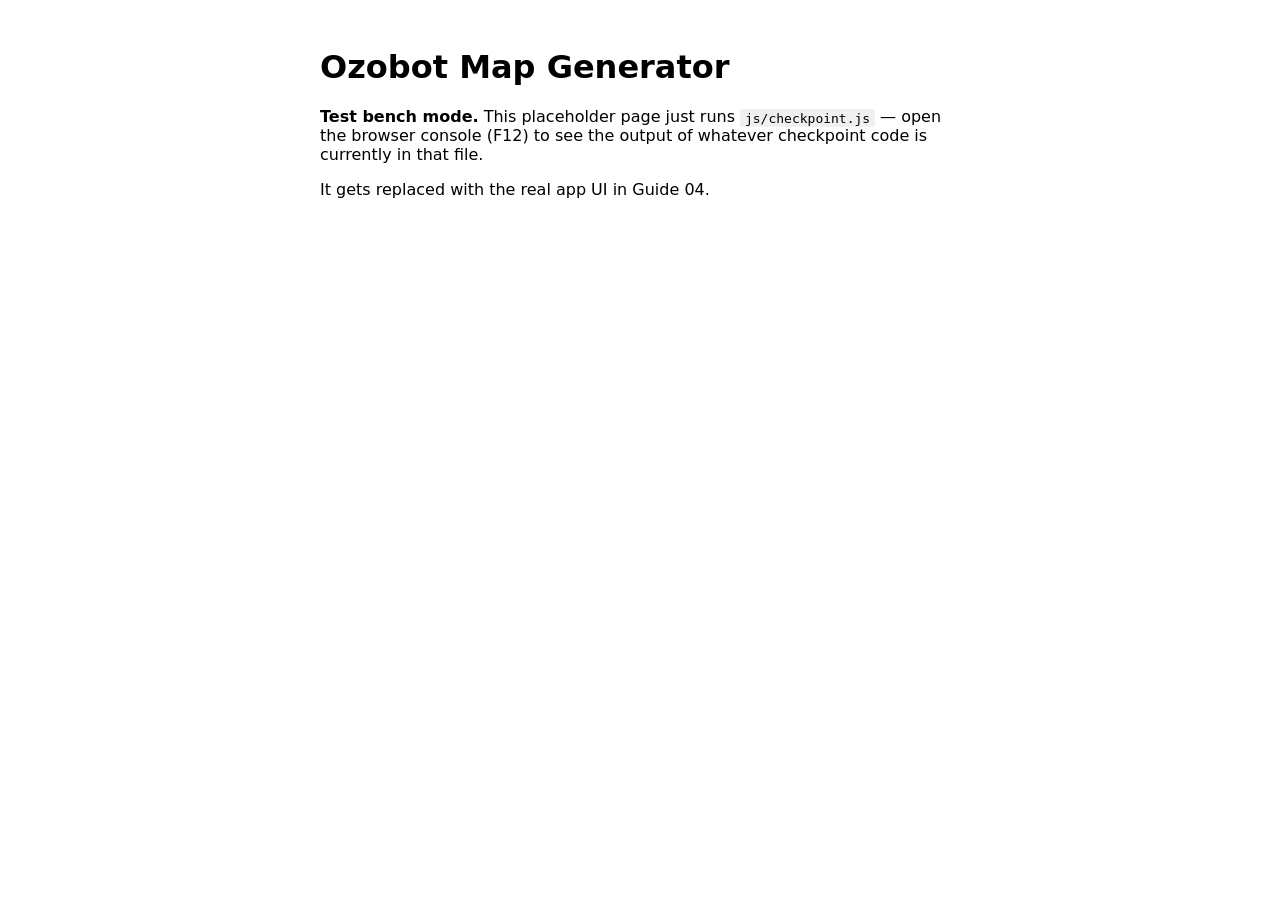
==== src/index.html @ 98fef6b4 "Milestone 02" ====
<!DOCTYPE html>
<html lang="en">
<head>
	<meta charset="UTF-8">
	<meta name="viewport" content="width=device-width, initial-scale=1.0">
	<title>Ozobot Map Generator — Test Bench</title>
	<style>
		body { font-family: system-ui, sans-serif; max-width: 40rem; margin: 3rem auto; padding: 0 1rem; }
		code { background: #f0f0f0; padding: 0.1rem 0.3rem; border-radius: 3px; }
	</style>
</head>
<body>
	<h1>Ozobot Map Generator</h1>
	<p><strong>Test bench mode.</strong> This placeholder page just runs
		<code>js/checkpoint.js</code> — open the browser console (F12) to see the
		output of whatever checkpoint code is currently in that file.</p>
	<p>It gets replaced with the real app UI in Guide 04.</p>

	<script type="module" src="js/checkpoint.js"></script>
</body>
</html>
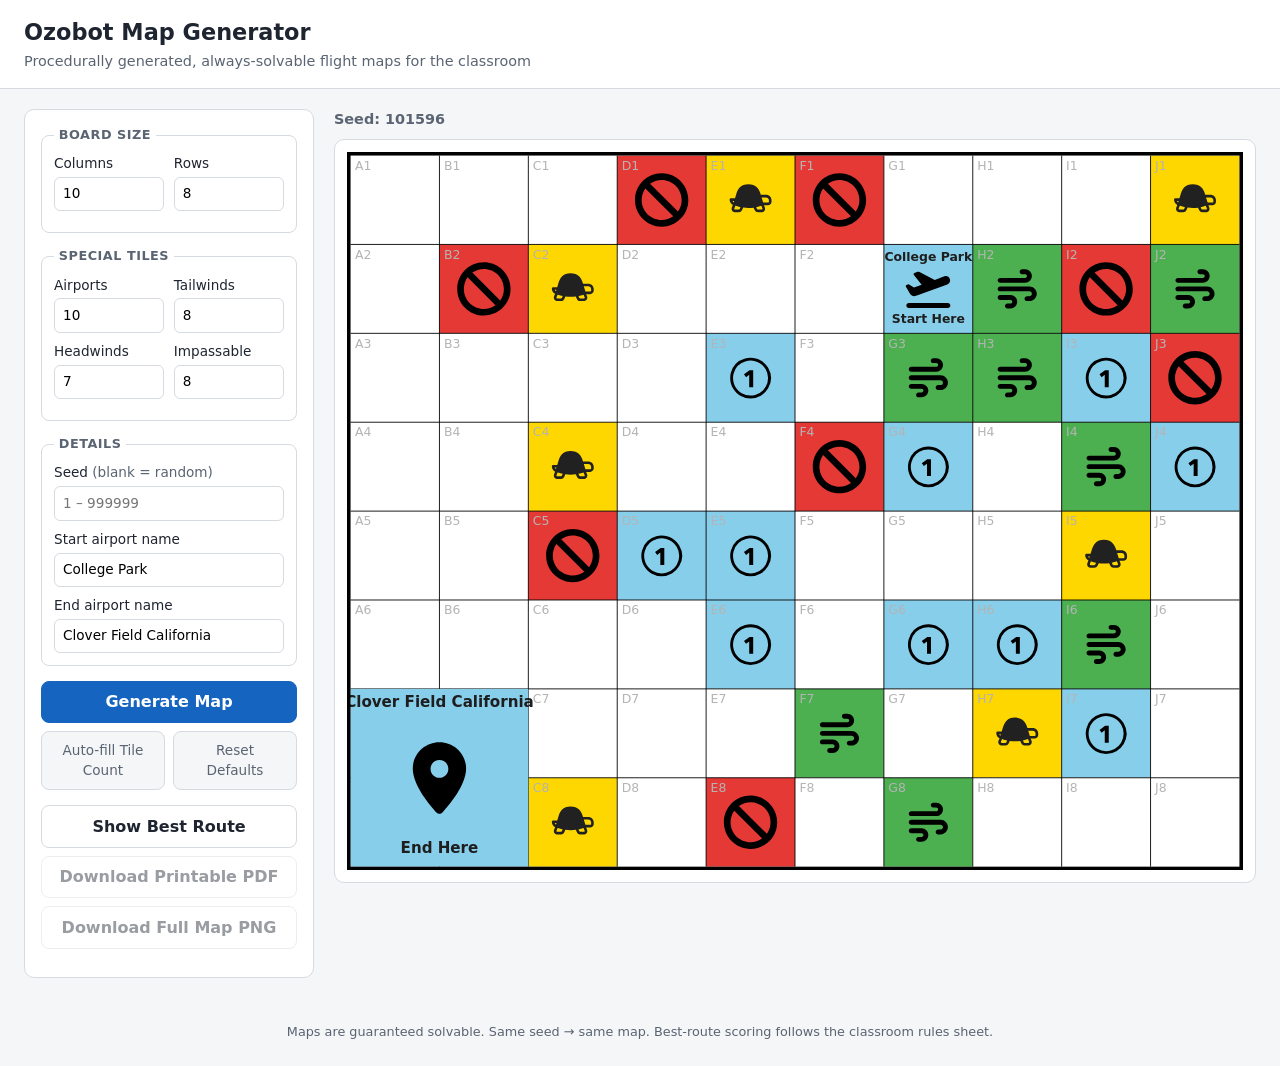
==== commit cc104c76: "Milestone 04" ====
--- a/src/index.html
+++ b/src/index.html
@@ -3,19 +3,107 @@
 <head>
 	<meta charset="UTF-8">
 	<meta name="viewport" content="width=device-width, initial-scale=1.0">
-	<title>Ozobot Map Generator — Test Bench</title>
-	<style>
-		body { font-family: system-ui, sans-serif; max-width: 40rem; margin: 3rem auto; padding: 0 1rem; }
-		code { background: #f0f0f0; padding: 0.1rem 0.3rem; border-radius: 3px; }
-	</style>
+	<title>Ozobot Map Generator</title>
+	<link rel="stylesheet" href="style.css">
 </head>
 <body>
-	<h1>Ozobot Map Generator</h1>
-	<p><strong>Test bench mode.</strong> This placeholder page just runs
-		<code>js/checkpoint.js</code> — open the browser console (F12) to see the
-		output of whatever checkpoint code is currently in that file.</p>
-	<p>It gets replaced with the real app UI in Guide 04.</p>
+	<header class="app-header">
+		<h1>Ozobot Map Generator</h1>
+		<p class="tagline">Procedurally generated, always-solvable flight maps for the classroom</p>
+	</header>
 
-	<script type="module" src="js/checkpoint.js"></script>
+	<div class="app-layout">
+
+		<!-- ============ Controls sidebar ============ -->
+		<aside class="sidebar">
+			<form id="controls">
+				<fieldset>
+					<legend>Board size</legend>
+					<div class="field-row">
+						<label for="width">Columns
+							<input type="number" id="width" min="5" max="26" value="10">
+						</label>
+						<label for="height">Rows
+							<input type="number" id="height" min="4" max="20" value="8">
+						</label>
+					</div>
+				</fieldset>
+
+				<fieldset>
+					<legend>Special tiles</legend>
+					<div class="field-row">
+						<label for="airports">Airports
+							<input type="number" id="airports" min="1" value="10">
+						</label>
+						<label for="tailwinds">Tailwinds
+							<input type="number" id="tailwinds" min="0" value="8">
+						</label>
+					</div>
+					<div class="field-row">
+						<label for="headwinds">Headwinds
+							<input type="number" id="headwinds" min="0" value="7">
+						</label>
+						<label for="impassables">Impassable
+							<input type="number" id="impassables" min="0" value="8">
+						</label>
+					</div>
+				</fieldset>
+
+				<fieldset>
+					<legend>Details</legend>
+					<label for="seed">Seed <span class="hint">(blank = random)</span>
+						<input type="number" id="seed" min="1" max="999999" placeholder="1 – 999999">
+					</label>
+					<label for="start-name">Start airport name
+						<input type="text" id="start-name" value="College Park" maxlength="30">
+					</label>
+					<label for="end-name">End airport name
+						<input type="text" id="end-name" value="Clover Field California" maxlength="30">
+					</label>
+				</fieldset>
+
+				<button type="submit" class="btn btn-primary">Generate Map</button>
+
+				<div class="btn-row">
+					<button type="button" id="btn-autofill" class="btn btn-subtle"
+						title="Scale the tile counts to the current board size">Auto-fill Tile Count</button>
+					<button type="reset" class="btn btn-subtle"
+						title="Restore every field to its default">Reset Defaults</button>
+				</div>
+			</form>
+
+			<div class="actions">
+				<!-- State (enabled/label) is managed by main.js -->
+				<button type="button" id="btn-route" class="btn">Show Best Route</button>
+				<!-- Enabled in Guide 06 -->
+				<button type="button" id="btn-pdf" class="btn" disabled
+					title="Coming in Guide 06">Download Printable PDF</button>
+				<button type="button" id="btn-png" class="btn" disabled
+					title="Coming in Guide 06">Download Full Map PNG</button>
+			</div>
+
+			<div id="error-box" hidden></div>
+			<ul id="warnings"></ul>
+		</aside>
+
+		<!-- ============ Map display ============ -->
+		<main class="map-area">
+			<div class="map-meta">
+				<span id="seed-display"></span>
+				<span id="route-info"></span>
+			</div>
+			<div id="map-container">
+				<p class="placeholder-text">Click <strong>Generate Map</strong> to create your first board.</p>
+			</div>
+		</main>
+
+	</div>
+
+	<footer class="app-footer">
+		<p>Maps are guaranteed solvable. Same seed &rarr; same map.
+			Best-route scoring follows the classroom rules sheet.</p>
+	</footer>
+
+	<script type="module" src="js/main.js"></script>
 </body>
 </html>
--- a/src/style.css
+++ b/src/style.css
@@ -0,0 +1,251 @@
+/* ============ Ozobot Map Generator — app styles ============ */
+
+:root {
+	--accent: #1565c0;
+	--accent-dark: #0d47a1;
+	--bg: #f4f6f8;
+	--panel: #ffffff;
+	--border: #d5dbe1;
+	--text: #1e2530;
+	--text-soft: #5a6472;
+	--error-bg: #fdecea;
+	--error-border: #e53935;
+	--warn-bg: #fff8e1;
+	--warn-border: #f9a825;
+}
+
+* { box-sizing: border-box; }
+
+body {
+	margin: 0;
+	font-family: system-ui, -apple-system, "Segoe UI", sans-serif;
+	background: var(--bg);
+	color: var(--text);
+	line-height: 1.45;
+}
+
+/* ---------- Header / footer ---------- */
+
+.app-header {
+	background: var(--panel);
+	border-bottom: 1px solid var(--border);
+	padding: 1rem 1.5rem;
+}
+
+.app-header h1 { margin: 0; font-size: 1.4rem; }
+
+.tagline { margin: 0.15rem 0 0; color: var(--text-soft); font-size: 0.9rem; }
+
+.app-footer {
+	padding: 0.75rem 1.5rem;
+	color: var(--text-soft);
+	font-size: 0.8rem;
+	text-align: center;
+}
+
+/* ---------- Layout ---------- */
+
+.app-layout {
+	display: flex;
+	gap: 1.25rem;
+	padding: 1.25rem 1.5rem;
+	align-items: flex-start;
+	max-width: 1400px;
+	margin: 0 auto;
+}
+
+.sidebar {
+	flex: 0 0 290px;
+	background: var(--panel);
+	border: 1px solid var(--border);
+	border-radius: 10px;
+	padding: 1rem;
+}
+
+.map-area { flex: 1 1 auto; min-width: 0; }
+
+/* Stack vertically on narrow screens */
+@media (max-width: 800px) {
+	.app-layout { flex-direction: column; }
+	.sidebar { flex: 1 1 auto; width: 100%; }
+}
+
+/* ---------- Form ---------- */
+
+fieldset {
+	border: 1px solid var(--border);
+	border-radius: 8px;
+	margin: 0 0 0.9rem;
+	padding: 0.6rem 0.75rem 0.75rem;
+}
+
+legend {
+	font-size: 0.8rem;
+	font-weight: 600;
+	color: var(--text-soft);
+	text-transform: uppercase;
+	letter-spacing: 0.04em;
+	padding: 0 0.3rem;
+}
+
+label {
+	display: block;
+	font-size: 0.85rem;
+	font-weight: 500;
+	margin-bottom: 0.55rem;
+}
+
+label:last-child { margin-bottom: 0; }
+
+.hint { font-weight: 400; color: var(--text-soft); }
+
+input[type="number"],
+input[type="text"] {
+	display: block;
+	width: 100%;
+	margin-top: 0.2rem;
+	padding: 0.4rem 0.5rem;
+	font: inherit;
+	border: 1px solid var(--border);
+	border-radius: 6px;
+	background: #fff;
+}
+
+input:focus {
+	outline: 2px solid var(--accent);
+	outline-offset: 1px;
+	border-color: var(--accent);
+}
+
+.field-row {
+	display: flex;
+	gap: 0.6rem;
+}
+
+.field-row label { flex: 1 1 0; }
+
+/* ---------- Buttons ---------- */
+
+.btn {
+	display: block;
+	width: 100%;
+	padding: 0.55rem 0.75rem;
+	margin-bottom: 0.5rem;
+	font: inherit;
+	font-weight: 600;
+	color: var(--text);
+	background: var(--panel);
+	border: 1px solid var(--border);
+	border-radius: 8px;
+	cursor: pointer;
+}
+
+.btn:hover:not(:disabled) { border-color: var(--accent); color: var(--accent-dark); }
+
+.btn:disabled { opacity: 0.45; cursor: not-allowed; }
+
+.btn-primary {
+	background: var(--accent);
+	border-color: var(--accent);
+	color: #fff;
+}
+
+.btn-primary:hover:not(:disabled) {
+	background: var(--accent-dark);
+	color: #fff;
+}
+
+/* Two secondary buttons side by side under Generate */
+.btn-row {
+	display: flex;
+	gap: 0.5rem;
+	margin-top: 0.5rem;
+}
+
+.btn-row .btn { margin-bottom: 0; }
+
+.btn-subtle {
+	font-weight: 500;
+	font-size: 0.85rem;
+	color: var(--text-soft);
+	background: var(--bg);
+}
+
+.actions { margin-top: 0.9rem; }
+
+/* Small inline spinner shown while the solver worker is running */
+.spinner {
+	display: inline-block;
+	width: 0.8em;
+	height: 0.8em;
+	margin-right: 0.35em;
+	vertical-align: -0.1em;
+	border: 2px solid var(--border);
+	border-top-color: var(--accent);
+	border-radius: 50%;
+	animation: spin 0.7s linear infinite;
+}
+
+@keyframes spin {
+	to { transform: rotate(360deg); }
+}
+
+/* ---------- Feedback: errors & warnings ---------- */
+
+#error-box {
+	margin-top: 0.75rem;
+	padding: 0.6rem 0.75rem;
+	background: var(--error-bg);
+	border: 1px solid var(--error-border);
+	border-radius: 8px;
+	font-size: 0.85rem;
+}
+
+#warnings {
+	list-style: none;
+	margin: 0.75rem 0 0;
+	padding: 0;
+}
+
+#warnings li {
+	margin-bottom: 0.4rem;
+	padding: 0.5rem 0.7rem;
+	background: var(--warn-bg);
+	border: 1px solid var(--warn-border);
+	border-radius: 8px;
+	font-size: 0.82rem;
+}
+
+/* ---------- Map area ---------- */
+
+.map-meta {
+	display: flex;
+	justify-content: space-between;
+	gap: 1rem;
+	min-height: 1.4rem;
+	margin-bottom: 0.5rem;
+	font-size: 0.9rem;
+	color: var(--text-soft);
+}
+
+#seed-display { font-weight: 600; }
+
+#map-container {
+	background: var(--panel);
+	border: 1px solid var(--border);
+	border-radius: 10px;
+	padding: 0.75rem;
+}
+
+/* The generated SVG scales to fit its container */
+#map-container svg {
+	display: block;
+	width: 100%;
+	height: auto;
+}
+
+.placeholder-text {
+	text-align: center;
+	color: var(--text-soft);
+	padding: 3rem 1rem;
+}
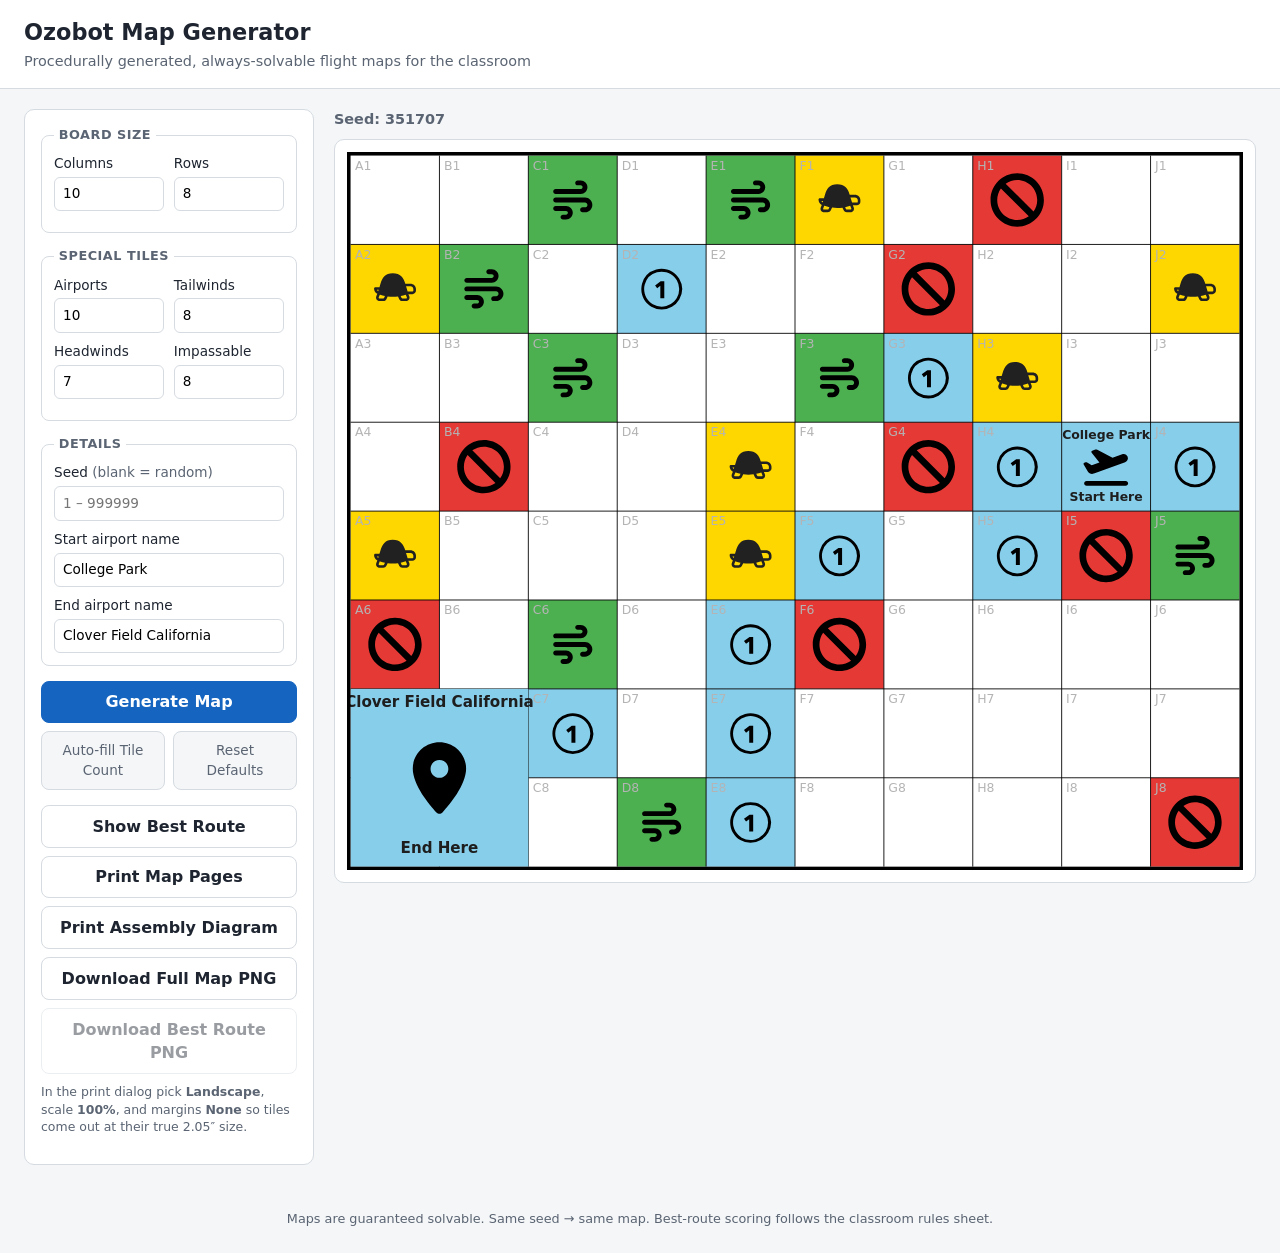
==== commit 2f4d02ad: "Milestone 06" ====
--- a/src/index.html
+++ b/src/index.html
@@ -75,11 +75,14 @@
 			<div class="actions">
 				<!-- State (enabled/label) is managed by main.js -->
 				<button type="button" id="btn-route" class="btn">Show Best Route</button>
-				<!-- Enabled in Guide 06 -->
-				<button type="button" id="btn-pdf" class="btn" disabled
-					title="Coming in Guide 06">Download Printable PDF</button>
-				<button type="button" id="btn-png" class="btn" disabled
-					title="Coming in Guide 06">Download Full Map PNG</button>
+				<button type="button" id="btn-print" class="btn">Print Map Pages</button>
+				<button type="button" id="btn-assembly" class="btn">Print Assembly Diagram</button>
+				<button type="button" id="btn-png" class="btn">Download Full Map PNG</button>
+				<button type="button" id="btn-route-png" class="btn" disabled
+					title="Show the best route first">Download Best Route PNG</button>
+				<p class="print-hint">In the print dialog pick <strong>Landscape</strong>,
+					scale <strong>100%</strong>, and margins <strong>None</strong> so tiles
+					come out at their true 2.05&Prime; size.</p>
 			</div>
 
 			<div id="error-box" hidden></div>
@@ -99,6 +102,10 @@
 
 	</div>
 
+	<!-- Filled by main.js with one <section class="print-page"> per printable
+	     page. Hidden on screen; the only thing visible when printing. -->
+	<div id="print-root"></div>
+
 	<footer class="app-footer">
 		<p>Maps are guaranteed solvable. Same seed &rarr; same map.
 			Best-route scoring follows the classroom rules sheet.</p>
--- a/src/style.css
+++ b/src/style.css
@@ -249,3 +249,51 @@
 	color: var(--text-soft);
 	padding: 3rem 1rem;
 }
+
+.print-hint {
+	margin: 0.6rem 0 0;
+	font-size: 0.78rem;
+	line-height: 1.4;
+	color: var(--text-soft);
+}
+
+/* ---------- Printable output ---------- */
+
+/* The print pages exist in the DOM but are invisible on screen. */
+#print-root { display: none; }
+
+/* Letter landscape with no browser-added margins: the page SVGs are
+   exactly 11in x 8.5in, so tiles land at their true physical size. */
+@page {
+	size: letter landscape;
+	margin: 0;
+}
+
+@media print {
+	/* Hide the whole app; show only the printable pages. */
+	.app-header,
+	.app-layout,
+	.app-footer { display: none !important; }
+
+	#print-root { display: block; }
+
+	.print-page {
+		width: 11in;
+		height: 8.5in;
+		overflow: hidden;          /* clip anything past the page edge */
+		break-after: page;
+		page-break-after: always;  /* older browsers */
+	}
+
+	/* No trailing blank page after the last sheet. */
+	.print-page:last-child {
+		break-after: auto;
+		page-break-after: auto;
+	}
+
+	.print-page svg {
+		display: block;
+		width: 11in;
+		height: 8.5in;
+	}
+}
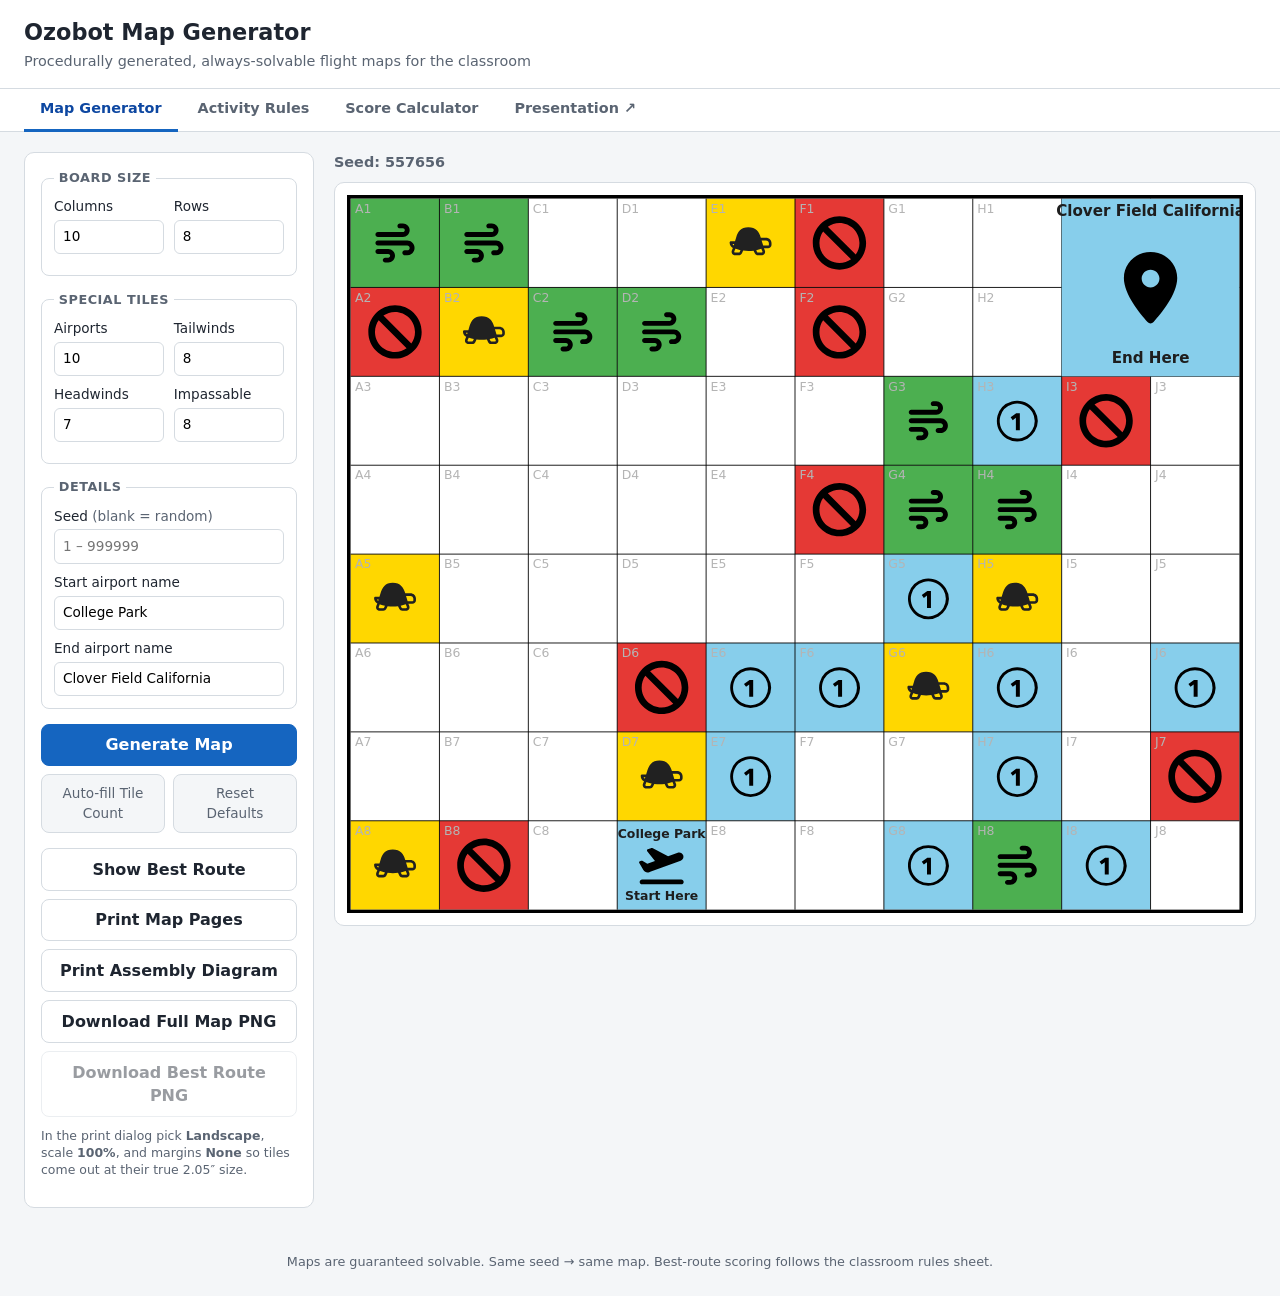
==== commit 0450dbc5: "Tabs for handouts and presentation" ====
--- a/src/index.html
+++ b/src/index.html
@@ -11,6 +11,16 @@
 		<h1>Ozobot Map Generator</h1>
 		<p class="tagline">Procedurally generated, always-solvable flight maps for the classroom</p>
 	</header>
+
+	<!-- Shared tab bar. Copy verbatim into every page; set aria-current="page"
+	     on the tab for THIS page (here: Map Generator). -->
+	<nav class="tab-bar" aria-label="Site sections">
+		<a href="index.html" class="tab" aria-current="page">Map Generator</a>
+		<a href="rules.html" class="tab">Activity Rules</a>
+		<a href="score.html" class="tab">Score Calculator</a>
+		<a href="https://canva.link/ln92ehll5jigmfg" class="tab tab-external"
+			target="_blank" rel="noopener">Presentation &#8599;</a>
+	</nav>
 
 	<div class="app-layout">
 
--- a/src/style.css
+++ b/src/style.css
@@ -36,6 +36,222 @@
 
 .tagline { margin: 0.15rem 0 0; color: var(--text-soft); font-size: 0.9rem; }
 
+/* ---------- Tab bar (shared across pages) ---------- */
+
+.tab-bar {
+	display: flex;
+	flex-wrap: wrap;
+	gap: 0.25rem;
+	padding: 0 1.5rem;
+	background: var(--panel);
+	border-bottom: 1px solid var(--border);
+}
+
+.tab {
+	padding: 0.6rem 1rem;
+	font-size: 0.9rem;
+	font-weight: 600;
+	color: var(--text-soft);
+	text-decoration: none;
+	border-bottom: 3px solid transparent;  /* reserve space so nothing shifts */
+	margin-bottom: -1px;                    /* overlap the bar's own border */
+}
+
+.tab:hover { color: var(--accent-dark); }
+
+/* The tab for the current page. aria-current="page" is set in the HTML,
+   so the styling and the accessibility state can never disagree. */
+.tab[aria-current="page"] {
+	color: var(--accent-dark);
+	border-bottom-color: var(--accent);
+}
+
+.tab-external { color: var(--text-soft); }
+
+/* ---------- Simple content page (rules / score tabs) ---------- */
+
+.page {
+	max-width: 900px;
+	margin: 1.5rem auto;
+	padding: 0 1.5rem;
+}
+
+/* ---------- Activity Rules tab ---------- */
+
+.rules-actions {
+	display: flex;
+	justify-content: flex-end;
+	margin-bottom: 1rem;
+}
+
+/* The download button should hug its text, not stretch full width. */
+.rules-actions .btn { width: auto; }
+
+.rules-title {
+	text-align: center;
+	margin: 0 0 1.25rem;
+	font-size: 1.6rem;
+}
+
+.tile-cards {
+	list-style: none;
+	margin: 0;
+	padding: 0;
+	display: grid;
+	gap: 1rem;
+}
+
+.tile-card {
+	display: flex;
+	gap: 1.1rem;
+	align-items: flex-start;
+	background: var(--panel);
+	border: 1px solid var(--border);
+	border-radius: 12px;
+	padding: 1.1rem 1.25rem;
+}
+
+.tile-badge {
+	flex: 0 0 auto;
+	width: 92px;
+	height: 92px;
+	border-radius: 50%;
+	background: #fff;
+	border: 6px solid var(--border);
+	display: flex;
+	align-items: center;
+	justify-content: center;
+}
+
+.tile-badge img {
+	width: 52px;
+	height: 52px;
+}
+
+/* Per-tile ring colors, matching the map palette. */
+.tile-badge-airport { border-color: #1976d2; }
+.tile-badge-tailwind { border-color: #43a047; }
+.tile-badge-headwind { border-color: #f9a825; }
+.tile-badge-impassable { border-color: #e53935; }
+
+.tile-body h3 {
+	margin: 0.1rem 0 0.6rem;
+	font-size: 1.15rem;
+}
+
+/* The one-line summary after each tile name, in softer weight. */
+.tile-summary {
+	display: block;
+	font-size: 0.9rem;
+	font-weight: 400;
+	color: var(--text-soft);
+	margin-top: 0.1rem;
+}
+
+.tile-body p {
+	margin: 0 0 0.5rem;
+	font-size: 0.9rem;
+}
+
+.tile-body p:last-child { margin-bottom: 0; }
+
+.rules-footnote {
+	margin: 1.25rem 0 0;
+	padding: 0.85rem 1rem;
+	background: var(--panel);
+	border: 1px solid var(--border);
+	border-radius: 10px;
+	font-size: 0.82rem;
+	color: var(--text-soft);
+}
+
+/* Stack the badge above the text on narrow screens. */
+@media (max-width: 560px) {
+	.tile-card { flex-direction: column; align-items: center; text-align: center; }
+	.tile-summary { text-align: center; }
+}
+
+/* ---------- Score Calculator tab ---------- */
+
+.score-actions {
+	display: flex;
+	justify-content: flex-end;
+	margin-bottom: 1rem;
+}
+
+.score-actions .btn { width: auto; }
+
+.score-panel {
+	background: #e8f4fb;               /* soft sky blue, echoing the handout */
+	border: 1px solid #bfe0f0;
+	border-radius: 12px;
+	padding: 1.1rem 1.25rem;
+	margin-bottom: 1rem;
+}
+
+.score-panel h2 {
+	margin: 0 0 0.9rem;
+	text-align: center;
+	font-size: 1.25rem;
+}
+
+.score-inputs {
+	display: grid;
+	grid-template-columns: repeat(4, 1fr);
+	gap: 0.75rem;
+}
+
+.score-inputs label {
+	font-size: 0.85rem;
+	font-weight: 600;
+	text-align: center;
+}
+
+.score-inputs input {
+	margin-top: 0.3rem;
+	text-align: center;
+	font-size: 1.1rem;
+}
+
+.score-note {
+	margin: 0.9rem 0 0;
+	font-size: 0.78rem;
+	color: var(--text-soft);
+	text-align: center;
+}
+
+.score-formula {
+	margin: 0;
+	text-align: center;
+	font-size: 1.15rem;
+	font-weight: 600;
+}
+
+/* The live-computed result: big and accented. */
+.score-formula output {
+	display: inline-block;
+	min-width: 3.5rem;
+	margin-left: 0.4rem;
+	padding: 0.1rem 0.6rem;
+	font-size: 1.6rem;
+	font-weight: 700;
+	color: var(--accent-dark);
+	background: #fff;
+	border-radius: 8px;
+}
+
+.score-caption {
+	margin: 0.5rem 0 0;
+	text-align: center;
+	font-size: 0.85rem;
+	color: var(--text-soft);
+}
+
+/* Stack the four inputs into two columns on narrow screens. */
+@media (max-width: 560px) {
+	.score-inputs { grid-template-columns: repeat(2, 1fr); }
+}
+
 .app-footer {
 	padding: 0.75rem 1.5rem;
 	color: var(--text-soft);
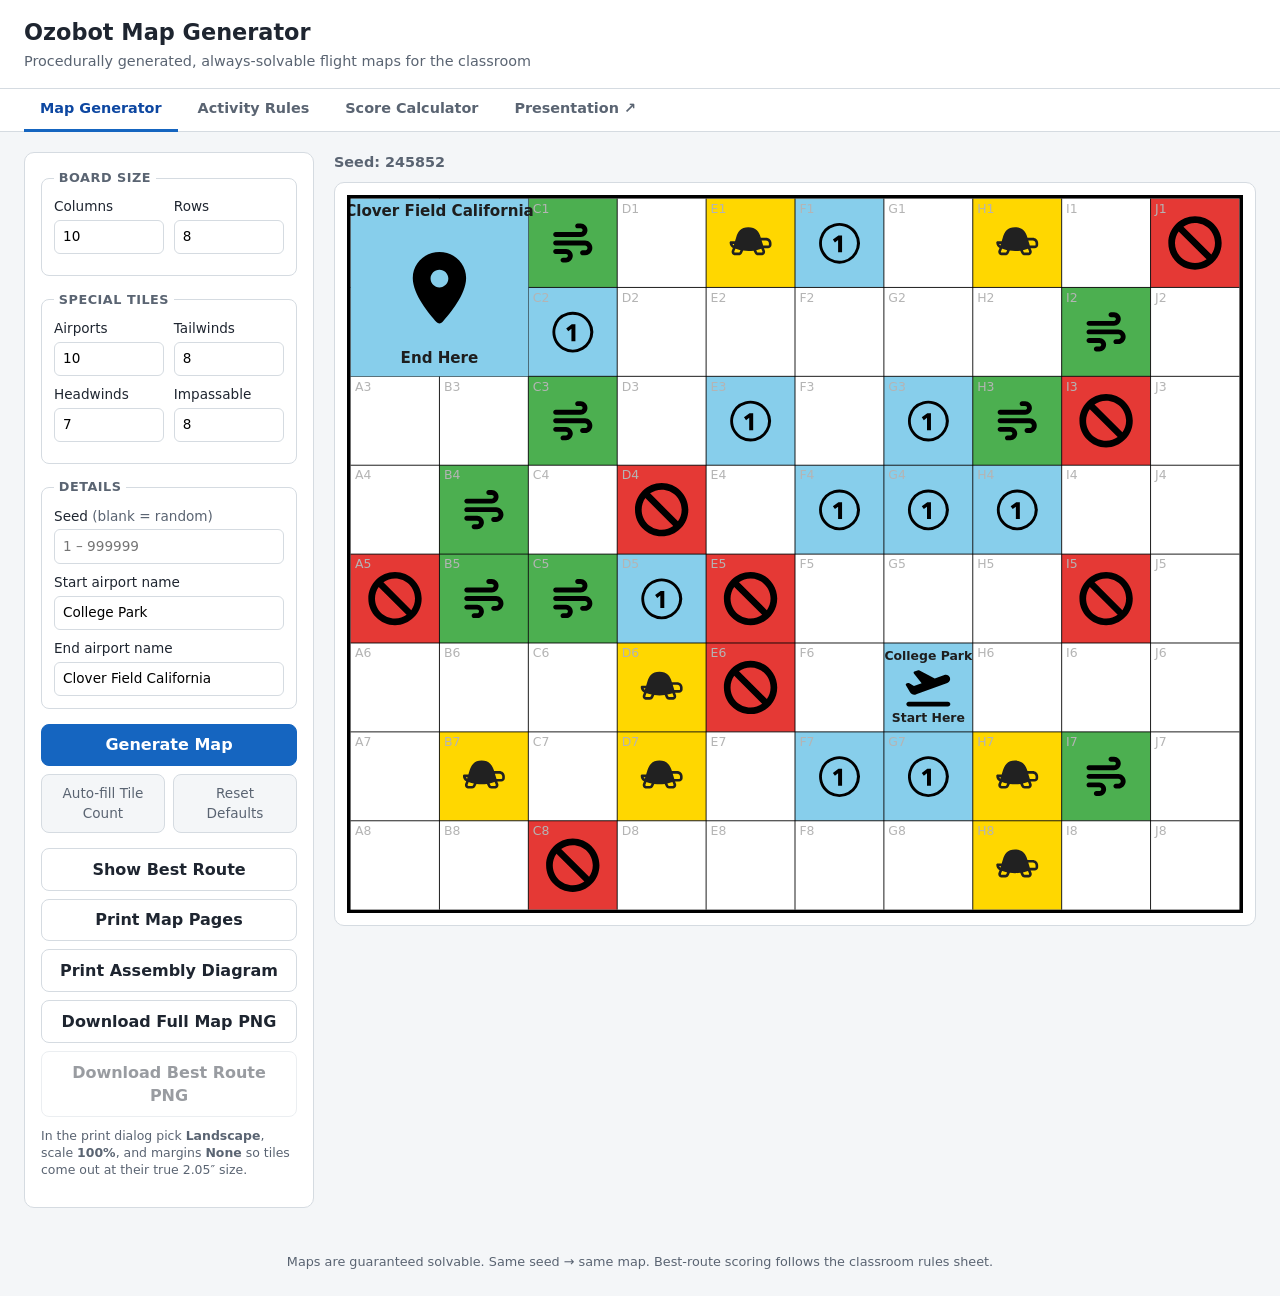
==== commit bf109329: "Added beam search to be used for larger boards" ====
--- a/src/index.html
+++ b/src/index.html
@@ -103,7 +103,13 @@
 		<main class="map-area">
 			<div class="map-meta">
 				<span id="seed-display"></span>
-				<span id="route-info"></span>
+				<span class="meta-right">
+					<!-- Shown by main.js only when the route came from the beam
+					     search (an estimate) rather than the exact solver. -->
+					<span id="route-estimate" class="estimate-badge" hidden
+						title="This board is too large to check every possible route in a reasonable time, so the map shows the best route found by a fast search. It is usually optimal or very close, but it is not guaranteed to be the single best route.">≈ Estimated route</span>
+					<span id="route-info"></span>
+				</span>
 			</div>
 			<div id="map-container">
 				<p class="placeholder-text">Click <strong>Generate Map</strong> to create your first board.</p>
--- a/src/style.css
+++ b/src/style.css
@@ -12,6 +12,9 @@
 	--error-border: #e53935;
 	--warn-bg: #fff8e1;
 	--warn-border: #f9a825;
+	--sky-panel: #b4e0f4;   /* handout-style panel blue */
+	--sky-border: #8ecbe8;
+	--navy: #10375c;        /* handout title/text navy */
 }
 
 * { box-sizing: border-box; }
@@ -91,24 +94,33 @@
 	text-align: center;
 	margin: 0 0 1.25rem;
 	font-size: 1.6rem;
-}
-
+	color: var(--navy);
+}
+
+/* One big sky-blue panel holding the tile rows, like the handout. */
 .tile-cards {
 	list-style: none;
 	margin: 0;
-	padding: 0;
+	padding: 1.25rem;
 	display: grid;
 	gap: 1rem;
+	background: var(--sky-panel);
+	border: 1px solid var(--sky-border);
+	border-radius: 16px;
 }
 
 .tile-card {
 	display: flex;
 	gap: 1.1rem;
-	align-items: flex-start;
-	background: var(--panel);
-	border: 1px solid var(--border);
+	align-items: center;
+}
+
+/* The description sits in a white rounded box on the blue panel. */
+.tile-body {
+	flex: 1;
+	background: #fff;
 	border-radius: 12px;
-	padding: 1.1rem 1.25rem;
+	padding: 1rem 1.15rem;
 }
 
 .tile-badge {
@@ -182,74 +194,138 @@
 .score-actions .btn { width: auto; }
 
 .score-panel {
-	background: #e8f4fb;               /* soft sky blue, echoing the handout */
-	border: 1px solid #bfe0f0;
-	border-radius: 12px;
-	padding: 1.1rem 1.25rem;
-	margin-bottom: 1rem;
+	background: var(--sky-panel);       /* saturated sky blue, like the handout */
+	border: 1px solid var(--sky-border);
+	border-radius: 16px;
+	padding: 1.25rem;
+	margin-bottom: 1.1rem;
 }
 
 .score-panel h2 {
-	margin: 0 0 0.9rem;
+	margin: 0 0 1.1rem;
 	text-align: center;
-	font-size: 1.25rem;
-}
-
-.score-inputs {
-	display: grid;
-	grid-template-columns: repeat(4, 1fr);
-	gap: 0.75rem;
-}
-
-.score-inputs label {
-	font-size: 0.85rem;
+	font-size: 1.3rem;
+	color: var(--navy);
+}
+
+/* A horizontal row of circles and math symbols; wraps on small screens. */
+.equation {
+	display: flex;
+	flex-wrap: wrap;
+	align-items: center;
+	justify-content: center;
+	gap: 0.6rem 0.7rem;
+}
+
+/* A labeled term = circle above, caption below. */
+.term {
+	display: flex;
+	flex-direction: column;
+	align-items: center;
+	gap: 0.35rem;
+	cursor: pointer;
+}
+
+.term-label {
+	font-size: 0.82rem;
 	font-weight: 600;
+	color: var(--navy);
+}
+
+/* The ring is the outer element (its background is the ring color);
+   .circle-face is the white inside. Padding = ring thickness. */
+.circle {
+	display: inline-flex;
+	padding: 6px;
+	border-radius: 50%;
+	background: var(--border);          /* overridden by a ring-* class */
+}
+
+.circle-face {
+	width: 88px;
+	height: 88px;
+	border-radius: 50%;
+	background: #fff;
+	display: flex;
+	align-items: center;
+	justify-content: center;
+	font-size: 1.7rem;
+	font-weight: 700;
+	color: var(--navy);
+}
+
+/* Total Spaces is a rounded square in the handout, not a circle. */
+.circle-square,
+.circle-square .circle-face { border-radius: 20px; }
+
+/* Smaller circles for the equation operands. */
+.circle-sm .circle-face { width: 58px; height: 58px; font-size: 1.2rem; }
+
+/* Result circles: slightly bigger, accent-colored number. Smaller font so a
+   value like "88.9%" stays inside the circle. */
+.circle-result .circle-face {
+	width: 78px;
+	height: 78px;
+	color: var(--accent-dark);
+	font-size: 1.3rem;
+}
+
+/* Ring colors, matching the map / rules palette. */
+.ring-airport { background: #1976d2; }
+.ring-tailwind { background: #43a047; }
+.ring-headwind { background: #f9a825; }
+.ring-total { background: #37474f; }
+/* Gradient rings for the two computed results. */
+.ring-points { background: linear-gradient(135deg, #ff8a3d, #ff5c8a); }
+.ring-efficiency { background: linear-gradient(135deg, #7b5cd6, #e05c9e); }
+
+/* Number inputs sit borderless inside their circle face.
+   Scoped as `.circle-face .circle-input` (specificity 0,2,0) so it overrides
+   the general form rule `input[type="number"]` (0,1,1), which would otherwise
+   paint a white bordered box with padding on top of the circle. */
+.circle-face .circle-input {
+	width: 100%;
+	height: 100%;
+	min-width: 0;                       /* don't let flex min-content overflow the circle */
+	margin: 0;                          /* kill the form rule's margin-top */
+	padding: 0;
+	border: none;
+	border-radius: 50%;
+	background: transparent;            /* let the circle face show through */
 	text-align: center;
-}
-
-.score-inputs input {
-	margin-top: 0.3rem;
-	text-align: center;
-	font-size: 1.1rem;
-}
-
-.score-note {
-	margin: 0.9rem 0 0;
-	font-size: 0.78rem;
-	color: var(--text-soft);
-	text-align: center;
-}
-
-.score-formula {
-	margin: 0;
-	text-align: center;
-	font-size: 1.15rem;
-	font-weight: 600;
-}
-
-/* The live-computed result: big and accented. */
-.score-formula output {
-	display: inline-block;
-	min-width: 3.5rem;
-	margin-left: 0.4rem;
-	padding: 0.1rem 0.6rem;
+	font-size: 1.4rem;
+	font-weight: 700;
+	color: var(--navy);
+	-moz-appearance: textfield;         /* hide Firefox spinner */
+}
+.circle-face .circle-input:focus { outline: none; }
+.circle-input::-webkit-inner-spin-button,
+.circle-input::-webkit-outer-spin-button { -webkit-appearance: none; margin: 0; }
+
+/* Accessible focus cue on the whole circle instead of the input. */
+.circle:focus-within { box-shadow: 0 0 0 3px rgba(21, 101, 192, 0.35); }
+
+/* The big math symbols between circles. */
+.op {
 	font-size: 1.6rem;
 	font-weight: 700;
-	color: var(--accent-dark);
-	background: #fff;
-	border-radius: 8px;
+	color: var(--navy);
+}
+
+.score-note {
+	margin: 1.1rem 0 0;
+	font-size: 0.78rem;
+	color: var(--navy);
+	opacity: 0.75;
+	text-align: center;
 }
 
 .score-caption {
-	margin: 0.5rem 0 0;
+	margin: 0.7rem 0 0;
 	text-align: center;
-	font-size: 0.85rem;
-	color: var(--text-soft);
-}
-
-/* Stack the four inputs into two columns on narrow screens. */
-@media (max-width: 560px) {
-	.score-inputs { grid-template-columns: repeat(2, 1fr); }
+	font-size: 0.9rem;
+	font-weight: 600;
+	color: var(--navy);
 }
 
 .app-footer {
@@ -446,6 +522,28 @@
 
 #seed-display { font-weight: 600; }
 
+/* Right-hand cluster of the meta row: estimate badge + route readout. */
+.meta-right {
+	display: flex;
+	align-items: center;
+	gap: 0.6rem;
+	flex-wrap: wrap;
+	justify-content: flex-end;
+}
+
+/* Marks a route produced by the fast (approximate) beam search. */
+.estimate-badge {
+	padding: 0.1rem 0.5rem;
+	border-radius: 999px;
+	background: var(--warn-bg);
+	border: 1px solid var(--warn-border);
+	color: #7a5300;
+	font-size: 0.78rem;
+	font-weight: 600;
+	white-space: nowrap;
+	cursor: help;
+}
+
 #map-container {
 	background: var(--panel);
 	border: 1px solid var(--border);
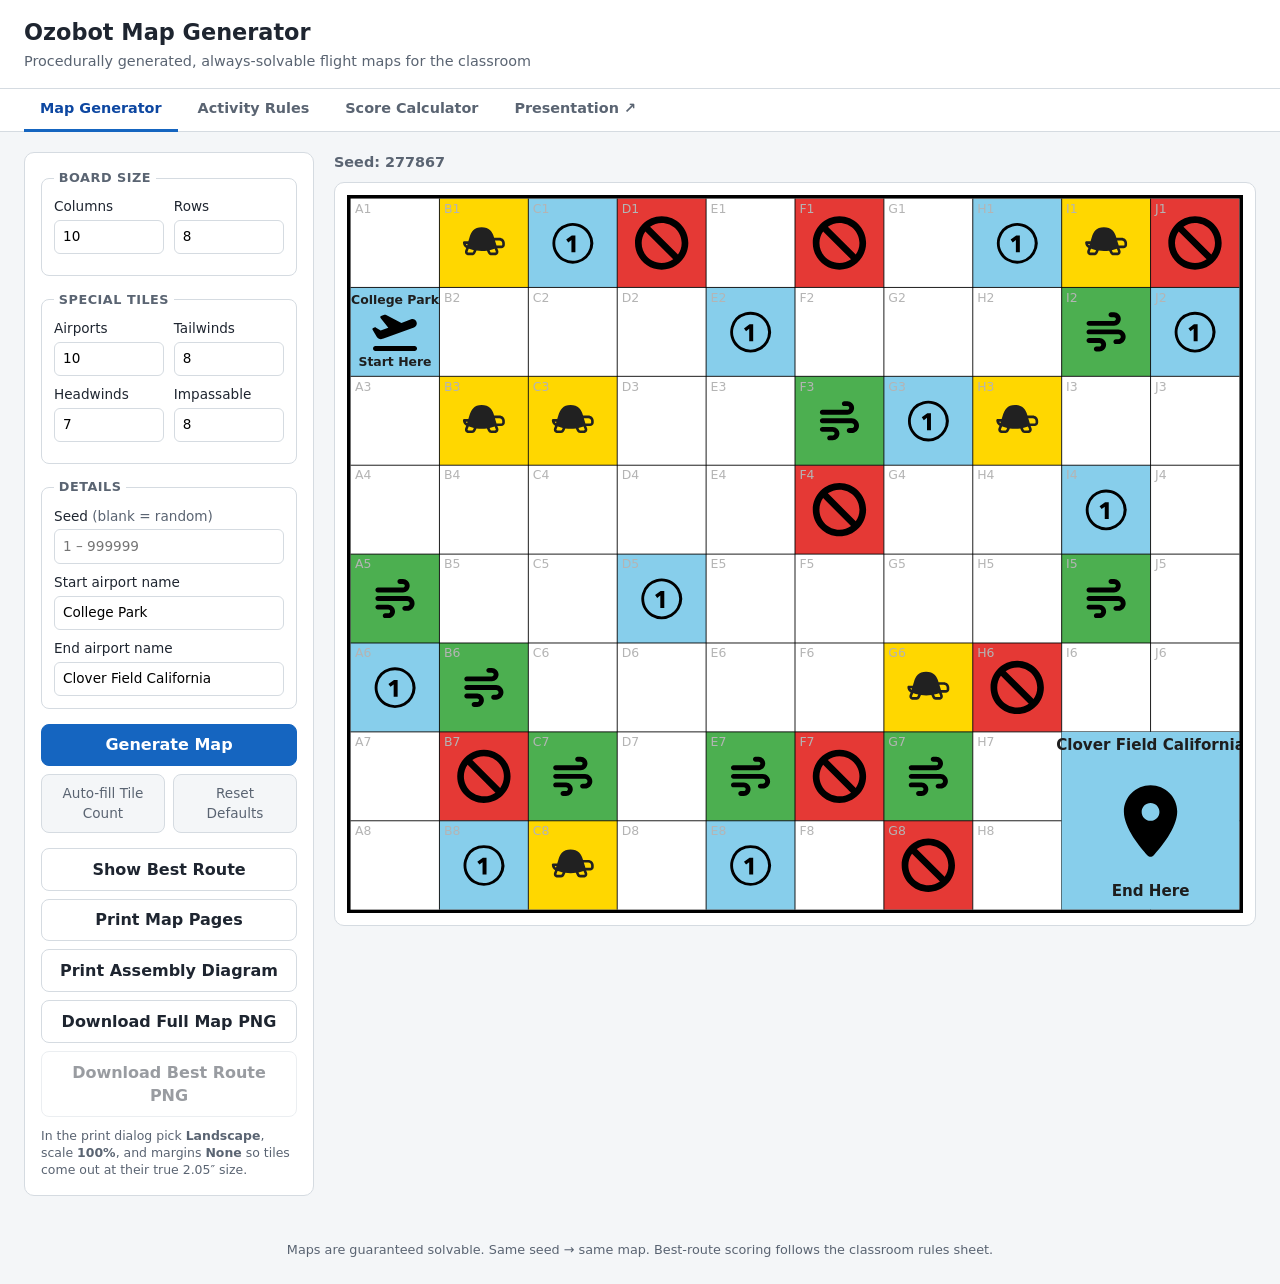
==== commit cc040e18: "reworked airport placement and some ui changes" ====
--- a/src/index.html
+++ b/src/index.html
@@ -82,6 +82,11 @@
 				</div>
 			</form>
 
+			<!-- Kept directly under the form so a failed Generate is visible
+			     without scrolling past the download buttons. -->
+			<div id="error-box" role="alert" hidden></div>
+			<ul id="warnings" aria-live="polite"></ul>
+
 			<div class="actions">
 				<!-- State (enabled/label) is managed by main.js -->
 				<button type="button" id="btn-route" class="btn">Show Best Route</button>
@@ -94,9 +99,6 @@
 					scale <strong>100%</strong>, and margins <strong>None</strong> so tiles
 					come out at their true 2.05&Prime; size.</p>
 			</div>
-
-			<div id="error-box" hidden></div>
-			<ul id="warnings"></ul>
 		</aside>
 
 		<!-- ============ Map display ============ -->
--- a/src/style.css
+++ b/src/style.css
@@ -586,6 +586,7 @@
 @media print {
 	/* Hide the whole app; show only the printable pages. */
 	.app-header,
+	.tab-bar,
 	.app-layout,
 	.app-footer { display: none !important; }
 
